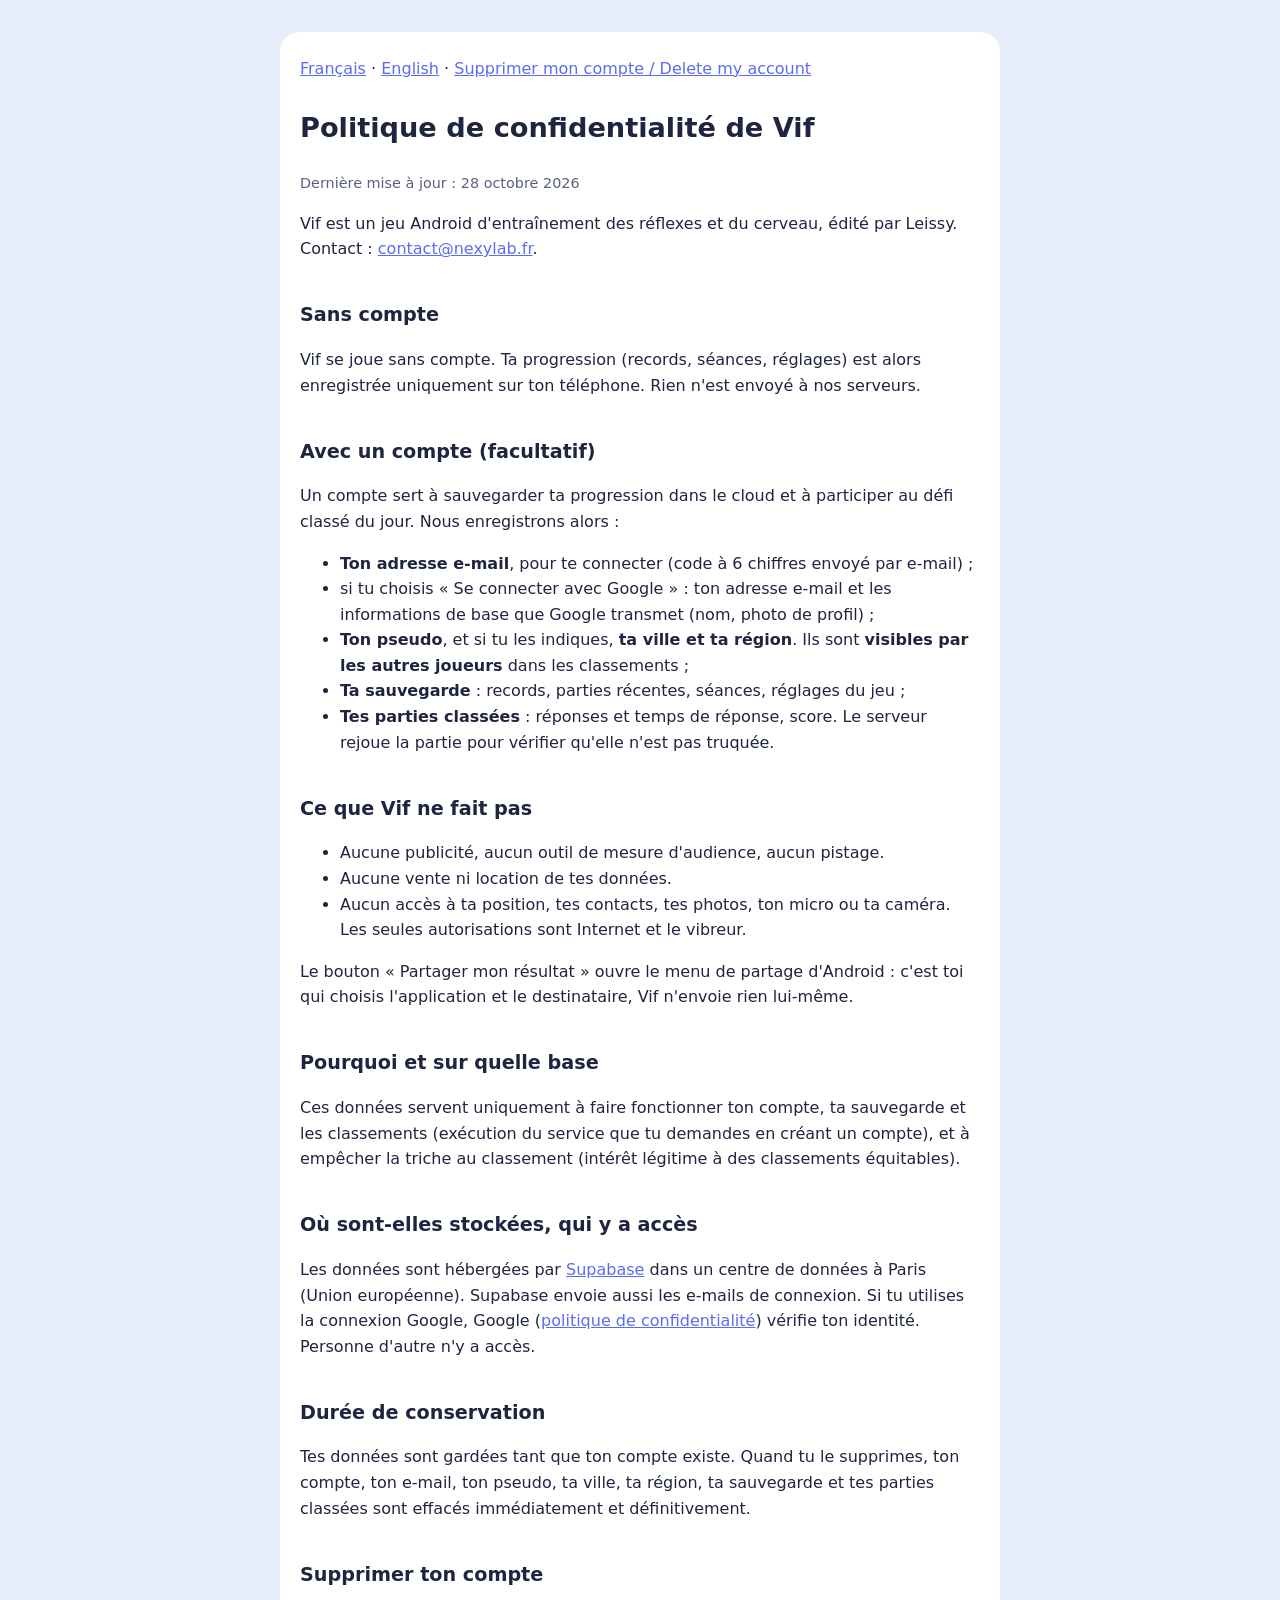
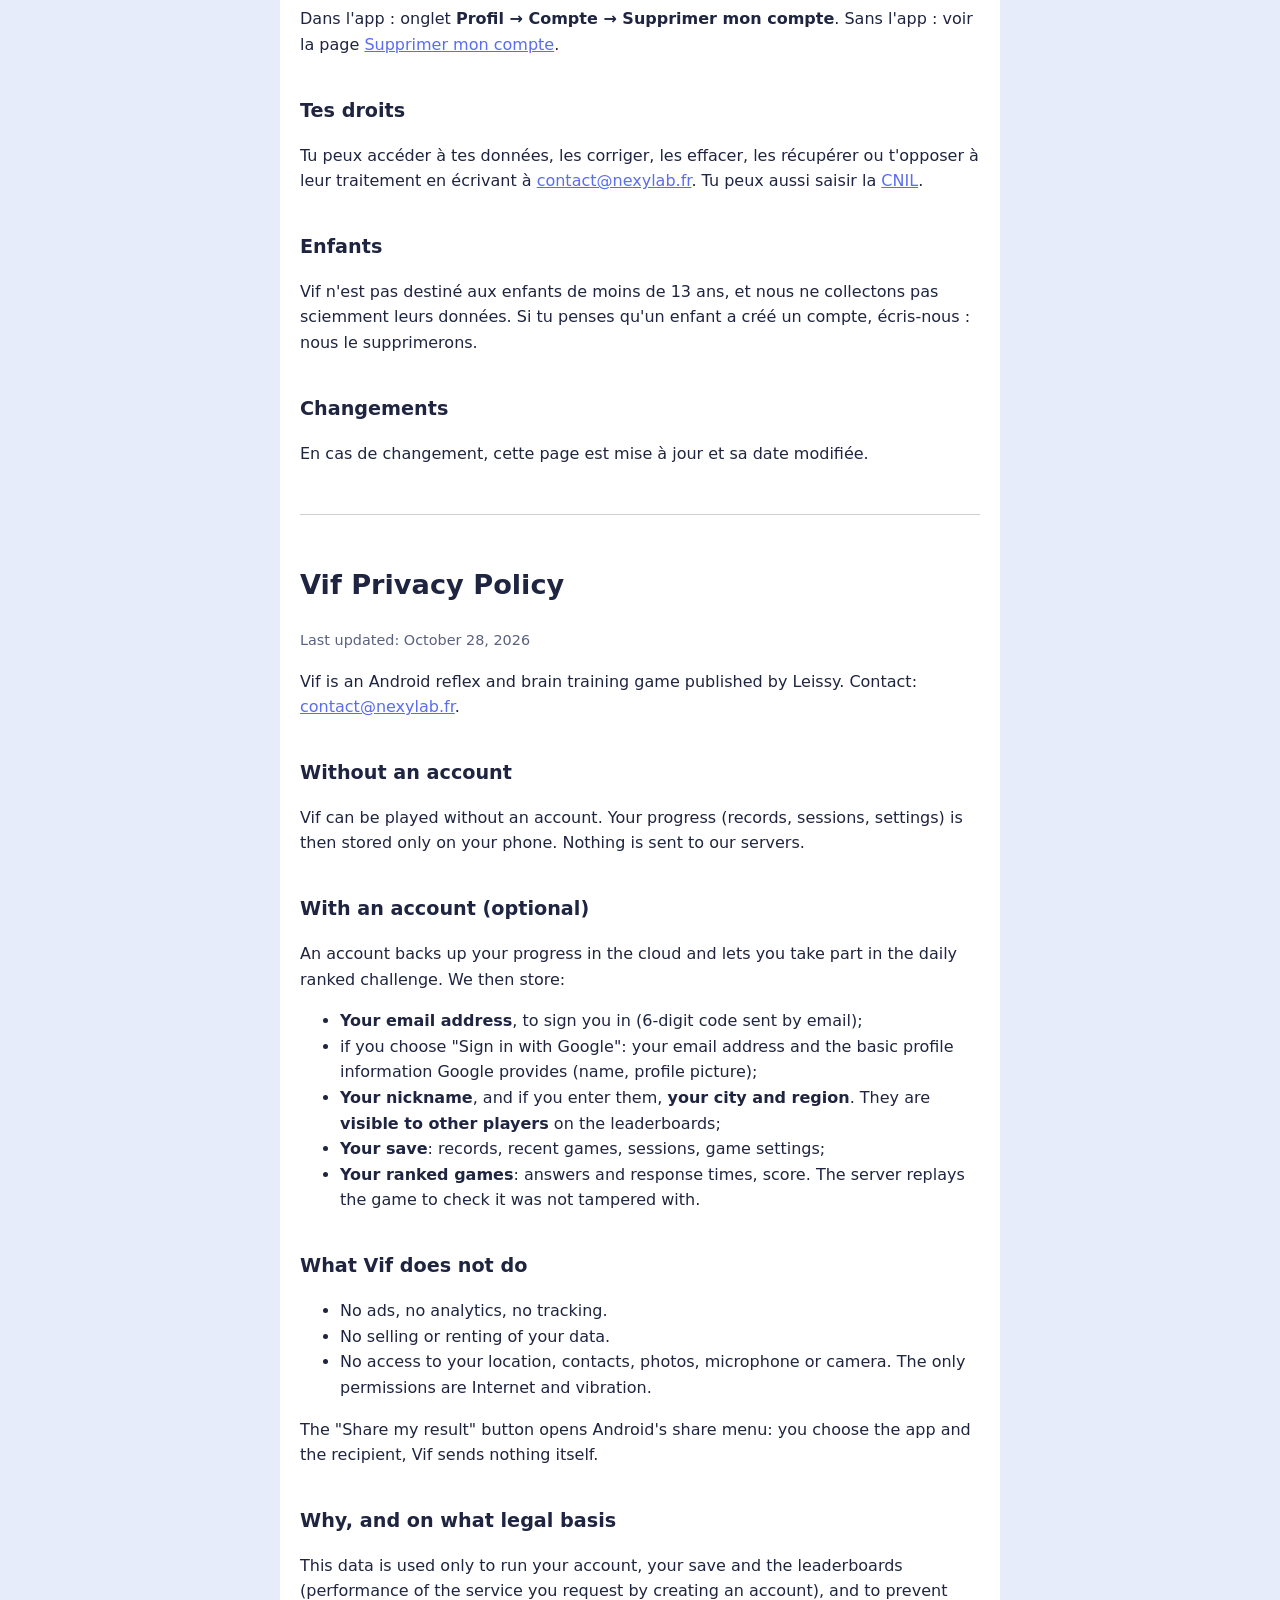
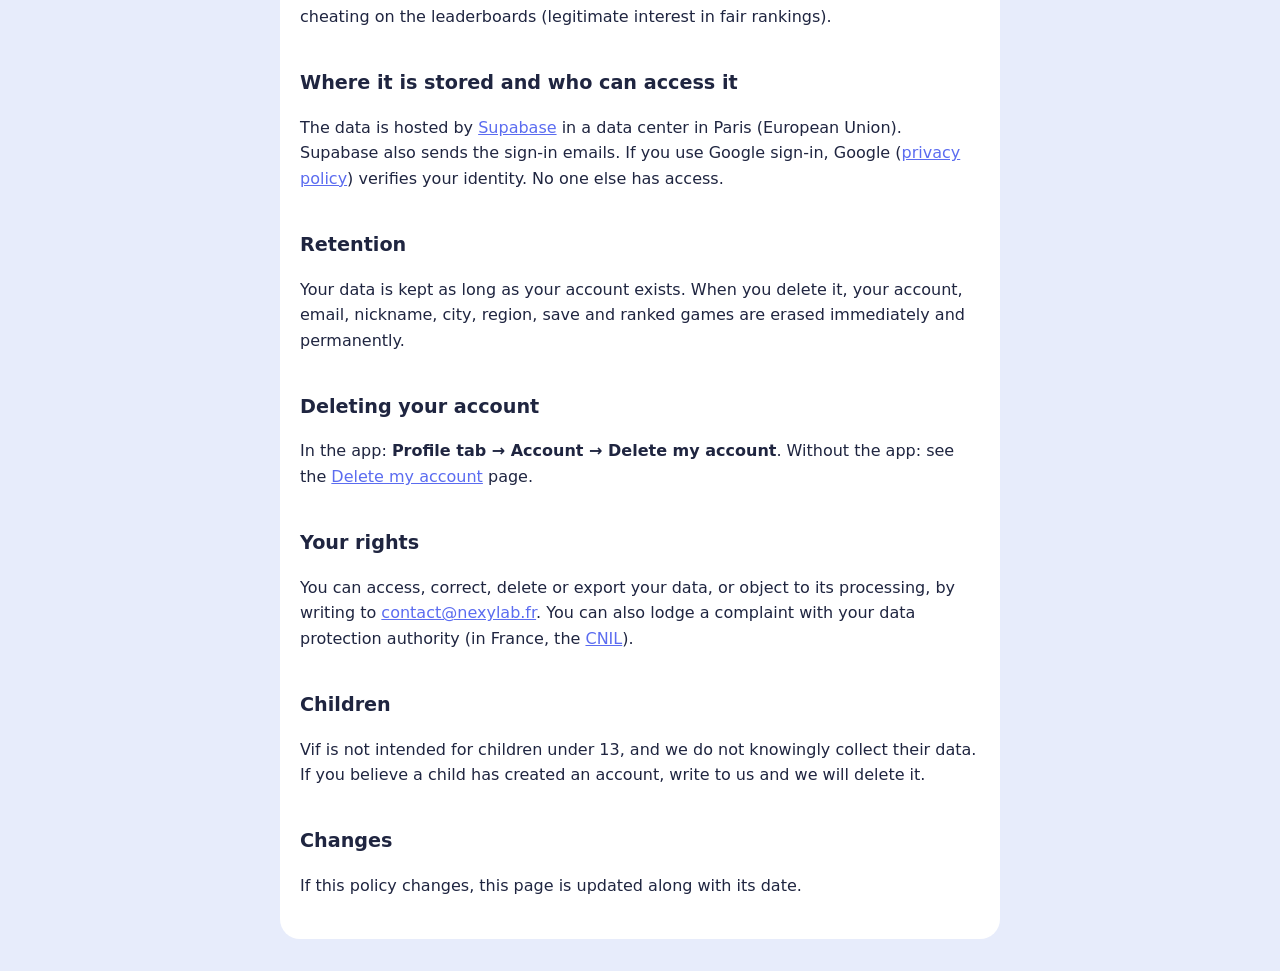
==== index.html @ 4cf09c1c "Vif : politique de confidentialité et suppression de compte Co-Authored-By: Claude Opus 5.5 <noreply" ====
<!doctype html>
<html lang="fr">
<head>
<meta charset="utf-8">
<meta name="viewport" content="width=device-width, initial-scale=1">
<title>Vif – Politique de confidentialité</title>
<link rel="stylesheet" href="style.css">
</head>
<body>
<main>
<nav><a href="#fr">Français</a> · <a href="#en">English</a> · <a href="suppression.html">Supprimer mon compte / Delete my account</a></nav>

<section id="fr">
<h1>Politique de confidentialité de Vif</h1>
<p class="muted">Dernière mise à jour : 28 octobre 2026</p>

<p>Vif est un jeu Android d'entraînement des réflexes et du cerveau, édité par Leissy. Contact : <a href="mailto:contact@nexylab.fr">contact@nexylab.fr</a>.</p>

<h2>Sans compte</h2>
<p>Vif se joue sans compte. Ta progression (records, séances, réglages) est alors enregistrée uniquement sur ton téléphone. Rien n'est envoyé à nos serveurs.</p>

<h2>Avec un compte (facultatif)</h2>
<p>Un compte sert à sauvegarder ta progression dans le cloud et à participer au défi classé du jour. Nous enregistrons alors :</p>
<ul>
<li><strong>Ton adresse e-mail</strong>, pour te connecter (code à 6 chiffres envoyé par e-mail) ;</li>
<li>si tu choisis « Se connecter avec Google » : ton adresse e-mail et les informations de base que Google transmet (nom, photo de profil) ;</li>
<li><strong>Ton pseudo</strong>, et si tu les indiques, <strong>ta ville et ta région</strong>. Ils sont <strong>visibles par les autres joueurs</strong> dans les classements ;</li>
<li><strong>Ta sauvegarde</strong> : records, parties récentes, séances, réglages du jeu ;</li>
<li><strong>Tes parties classées</strong> : réponses et temps de réponse, score. Le serveur rejoue la partie pour vérifier qu'elle n'est pas truquée.</li>
</ul>

<h2>Ce que Vif ne fait pas</h2>
<ul>
<li>Aucune publicité, aucun outil de mesure d'audience, aucun pistage.</li>
<li>Aucune vente ni location de tes données.</li>
<li>Aucun accès à ta position, tes contacts, tes photos, ton micro ou ta caméra. Les seules autorisations sont Internet et le vibreur.</li>
</ul>
<p>Le bouton « Partager mon résultat » ouvre le menu de partage d'Android : c'est toi qui choisis l'application et le destinataire, Vif n'envoie rien lui-même.</p>

<h2>Pourquoi et sur quelle base</h2>
<p>Ces données servent uniquement à faire fonctionner ton compte, ta sauvegarde et les classements (exécution du service que tu demandes en créant un compte), et à empêcher la triche au classement (intérêt légitime à des classements équitables).</p>

<h2>Où sont-elles stockées, qui y a accès</h2>
<p>Les données sont hébergées par <a href="https://supabase.com/privacy">Supabase</a> dans un centre de données à Paris (Union européenne). Supabase envoie aussi les e-mails de connexion. Si tu utilises la connexion Google, Google (<a href="https://policies.google.com/privacy">politique de confidentialité</a>) vérifie ton identité. Personne d'autre n'y a accès.</p>

<h2>Durée de conservation</h2>
<p>Tes données sont gardées tant que ton compte existe. Quand tu le supprimes, ton compte, ton e-mail, ton pseudo, ta ville, ta région, ta sauvegarde et tes parties classées sont effacés immédiatement et définitivement.</p>

<h2>Supprimer ton compte</h2>
<p>Dans l'app : onglet <strong>Profil → Compte → Supprimer mon compte</strong>. Sans l'app : voir la page <a href="suppression.html">Supprimer mon compte</a>.</p>

<h2>Tes droits</h2>
<p>Tu peux accéder à tes données, les corriger, les effacer, les récupérer ou t'opposer à leur traitement en écrivant à <a href="mailto:contact@nexylab.fr">contact@nexylab.fr</a>. Tu peux aussi saisir la <a href="https://www.cnil.fr/fr/plaintes">CNIL</a>.</p>

<h2>Enfants</h2>
<p>Vif n'est pas destiné aux enfants de moins de 13 ans, et nous ne collectons pas sciemment leurs données. Si tu penses qu'un enfant a créé un compte, écris-nous : nous le supprimerons.</p>

<h2>Changements</h2>
<p>En cas de changement, cette page est mise à jour et sa date modifiée.</p>
</section>

<hr>

<section id="en" lang="en">
<h1>Vif Privacy Policy</h1>
<p class="muted">Last updated: October 28, 2026</p>

<p>Vif is an Android reflex and brain training game published by Leissy. Contact: <a href="mailto:contact@nexylab.fr">contact@nexylab.fr</a>.</p>

<h2>Without an account</h2>
<p>Vif can be played without an account. Your progress (records, sessions, settings) is then stored only on your phone. Nothing is sent to our servers.</p>

<h2>With an account (optional)</h2>
<p>An account backs up your progress in the cloud and lets you take part in the daily ranked challenge. We then store:</p>
<ul>
<li><strong>Your email address</strong>, to sign you in (6-digit code sent by email);</li>
<li>if you choose "Sign in with Google": your email address and the basic profile information Google provides (name, profile picture);</li>
<li><strong>Your nickname</strong>, and if you enter them, <strong>your city and region</strong>. They are <strong>visible to other players</strong> on the leaderboards;</li>
<li><strong>Your save</strong>: records, recent games, sessions, game settings;</li>
<li><strong>Your ranked games</strong>: answers and response times, score. The server replays the game to check it was not tampered with.</li>
</ul>

<h2>What Vif does not do</h2>
<ul>
<li>No ads, no analytics, no tracking.</li>
<li>No selling or renting of your data.</li>
<li>No access to your location, contacts, photos, microphone or camera. The only permissions are Internet and vibration.</li>
</ul>
<p>The "Share my result" button opens Android's share menu: you choose the app and the recipient, Vif sends nothing itself.</p>

<h2>Why, and on what legal basis</h2>
<p>This data is used only to run your account, your save and the leaderboards (performance of the service you request by creating an account), and to prevent cheating on the leaderboards (legitimate interest in fair rankings).</p>

<h2>Where it is stored and who can access it</h2>
<p>The data is hosted by <a href="https://supabase.com/privacy">Supabase</a> in a data center in Paris (European Union). Supabase also sends the sign-in emails. If you use Google sign-in, Google (<a href="https://policies.google.com/privacy">privacy policy</a>) verifies your identity. No one else has access.</p>

<h2>Retention</h2>
<p>Your data is kept as long as your account exists. When you delete it, your account, email, nickname, city, region, save and ranked games are erased immediately and permanently.</p>

<h2>Deleting your account</h2>
<p>In the app: <strong>Profile tab → Account → Delete my account</strong>. Without the app: see the <a href="suppression.html#en">Delete my account</a> page.</p>

<h2>Your rights</h2>
<p>You can access, correct, delete or export your data, or object to its processing, by writing to <a href="mailto:contact@nexylab.fr">contact@nexylab.fr</a>. You can also lodge a complaint with your data protection authority (in France, the <a href="https://www.cnil.fr/en/home">CNIL</a>).</p>

<h2>Children</h2>
<p>Vif is not intended for children under 13, and we do not knowingly collect their data. If you believe a child has created an account, write to us and we will delete it.</p>

<h2>Changes</h2>
<p>If this policy changes, this page is updated along with its date.</p>
</section>
</main>
</body>
</html>
---- style.css ----
:root {
  --bg: #e7ecfb;
  --card: #ffffff;
  --text: #1f2540;
  --muted: #5a6180;
  --accent: #5b6cf0;
}
@media (prefers-color-scheme: dark) {
  :root {
    --bg: #161a2c;
    --card: #20253b;
    --text: #e8ebf7;
    --muted: #a6acc8;
    --accent: #9aa6ff;
  }
}
* { box-sizing: border-box; }
body {
  margin: 0;
  background: var(--bg);
  color: var(--text);
  font: 16px/1.6 system-ui, -apple-system, "Segoe UI", Roboto, sans-serif;
}
main {
  max-width: 720px;
  margin: 32px auto;
  padding: 24px 20px;
  background: var(--card);
  border-radius: 20px;
}
h1 { font-size: 1.7rem; margin-top: 0; }
h2 { font-size: 1.2rem; margin-top: 2em; }
a { color: var(--accent); }
.muted { color: var(--muted); font-size: 0.9rem; }
nav { margin-bottom: 1.5em; }
hr { border: 0; border-top: 1px solid var(--muted); opacity: 0.3; margin: 3em 0; }
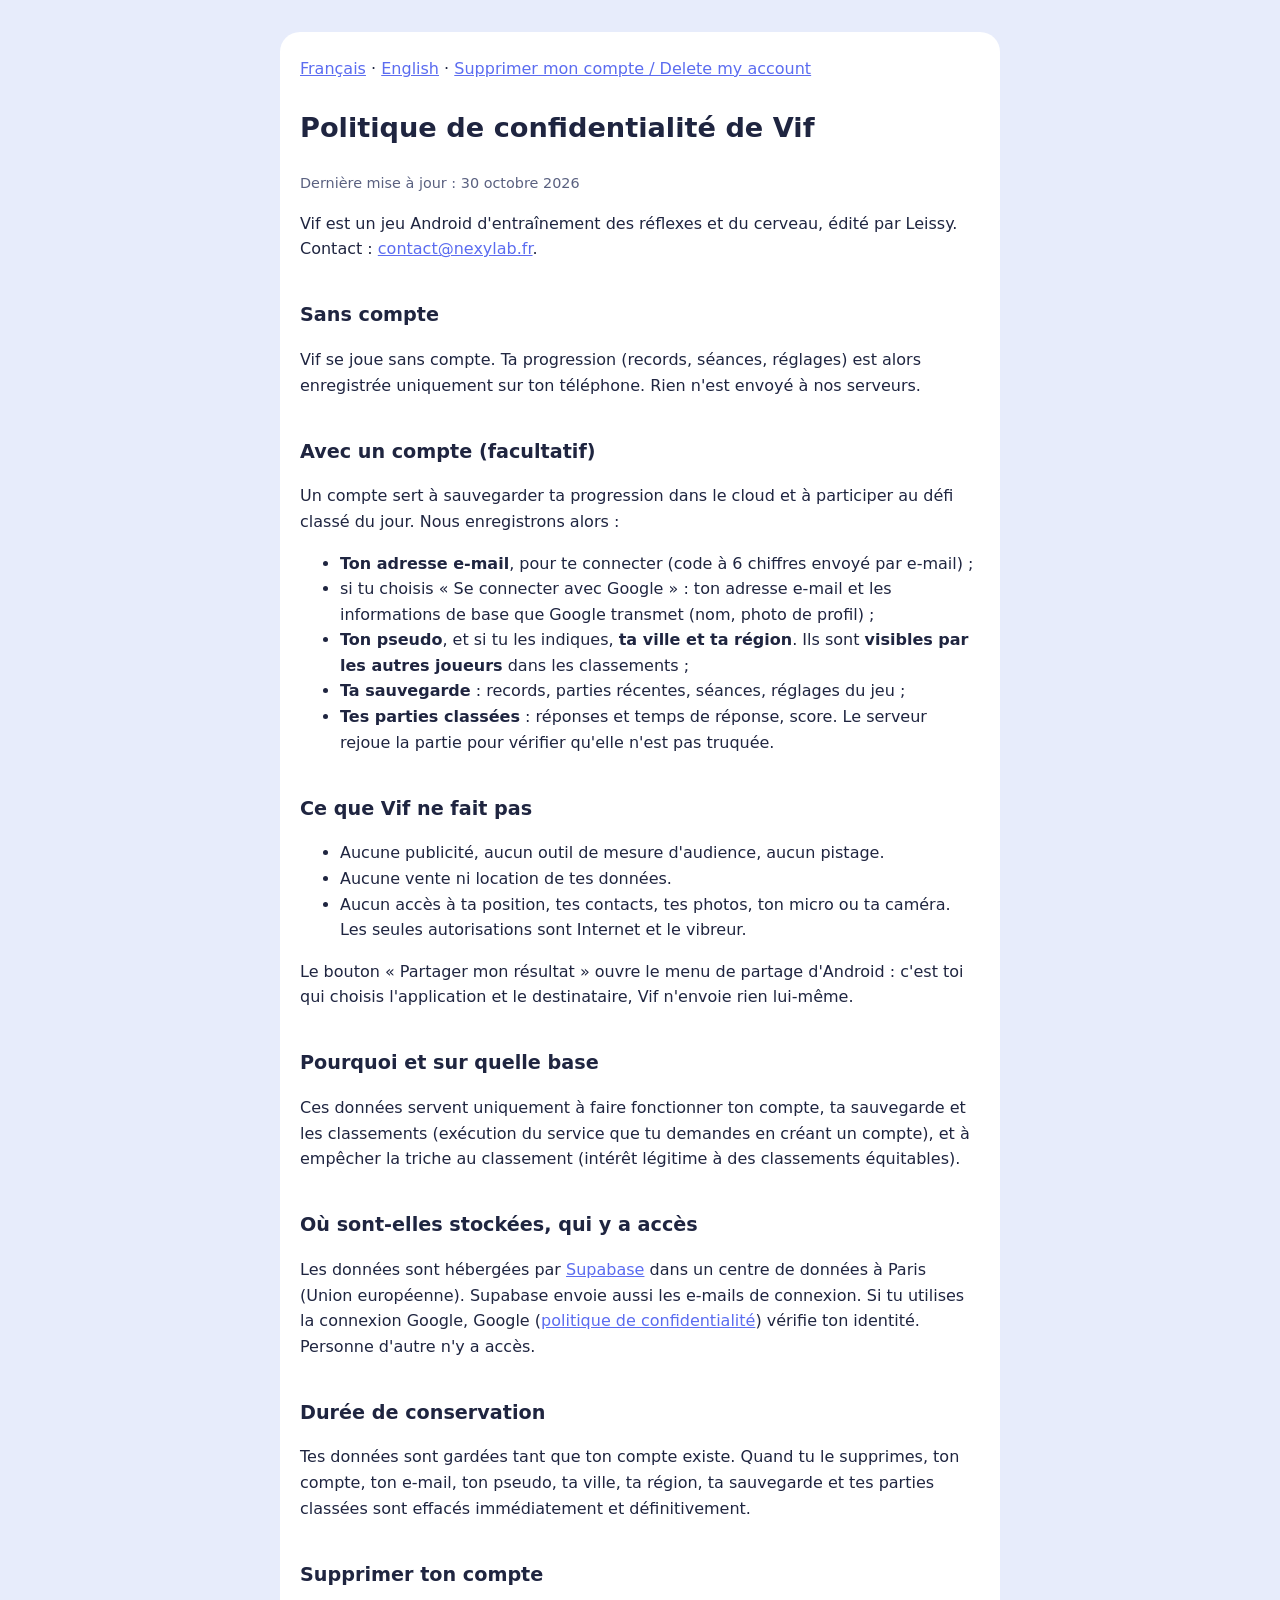
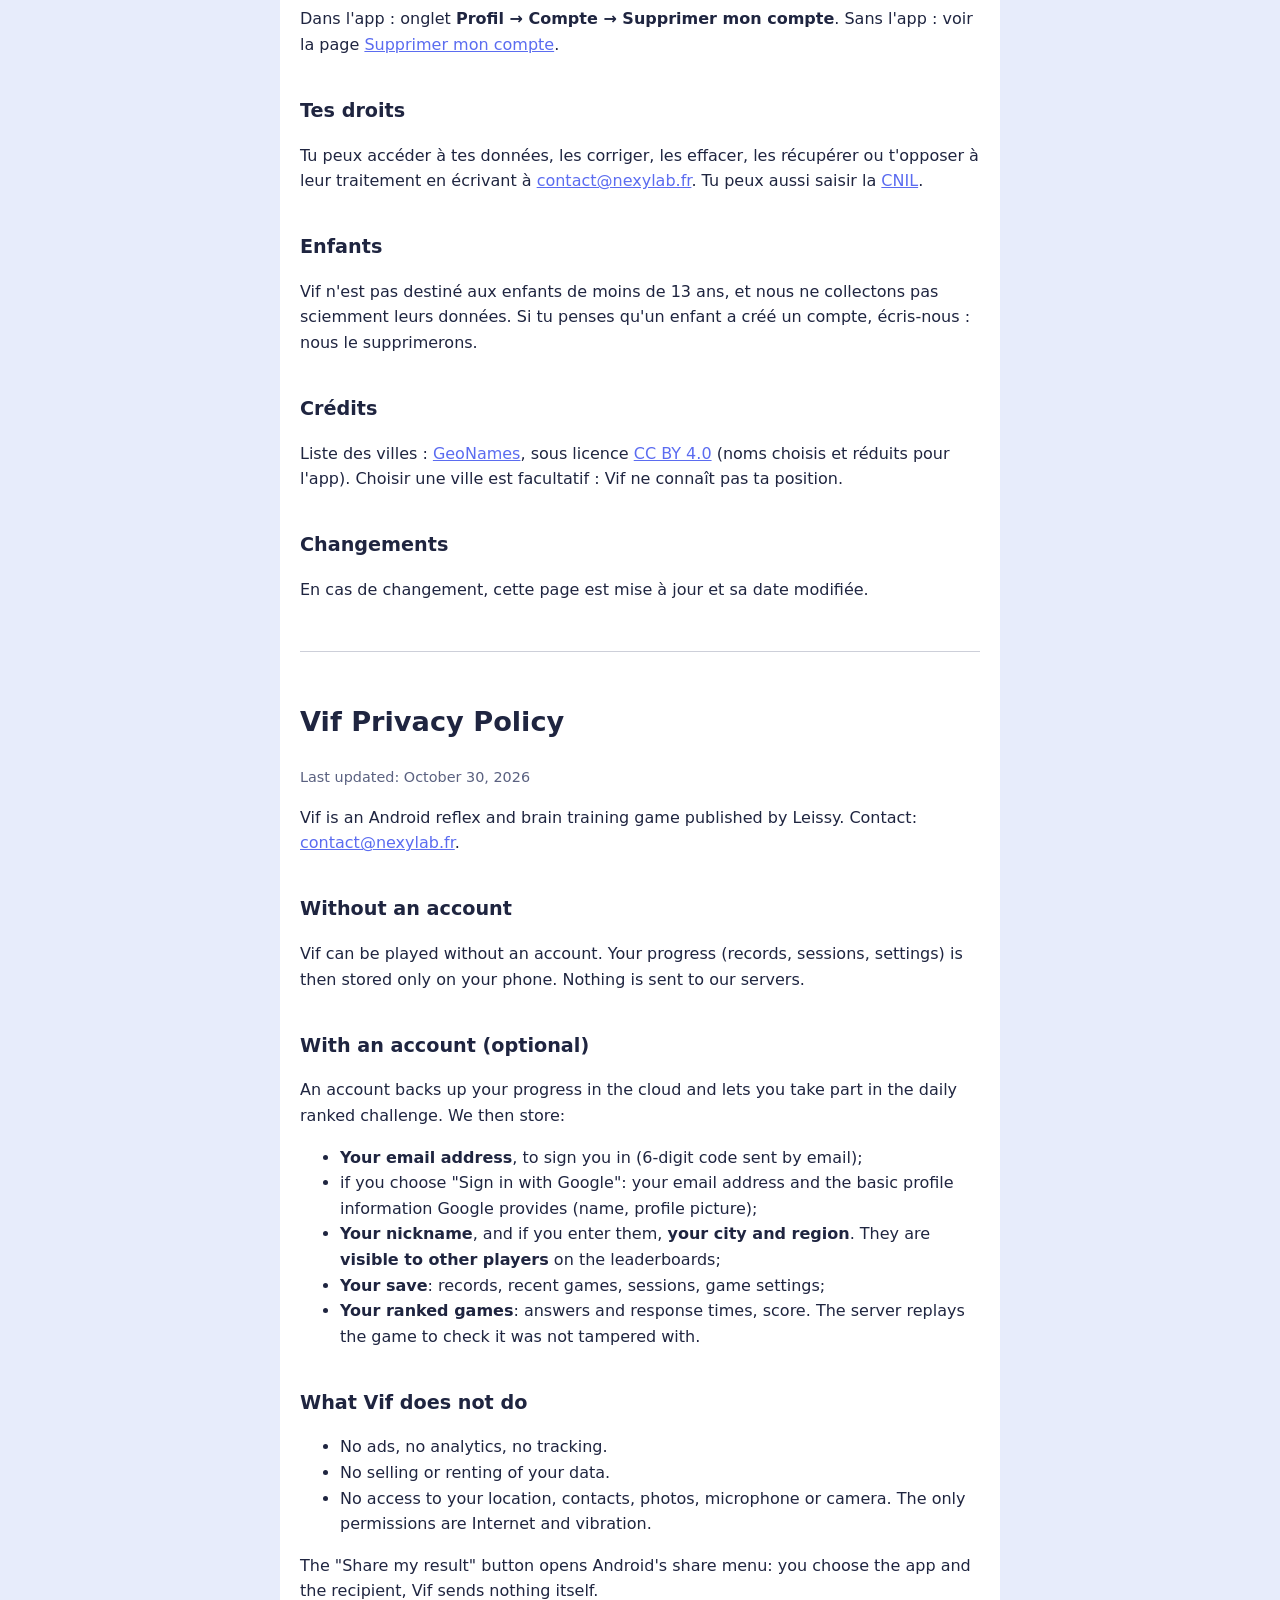
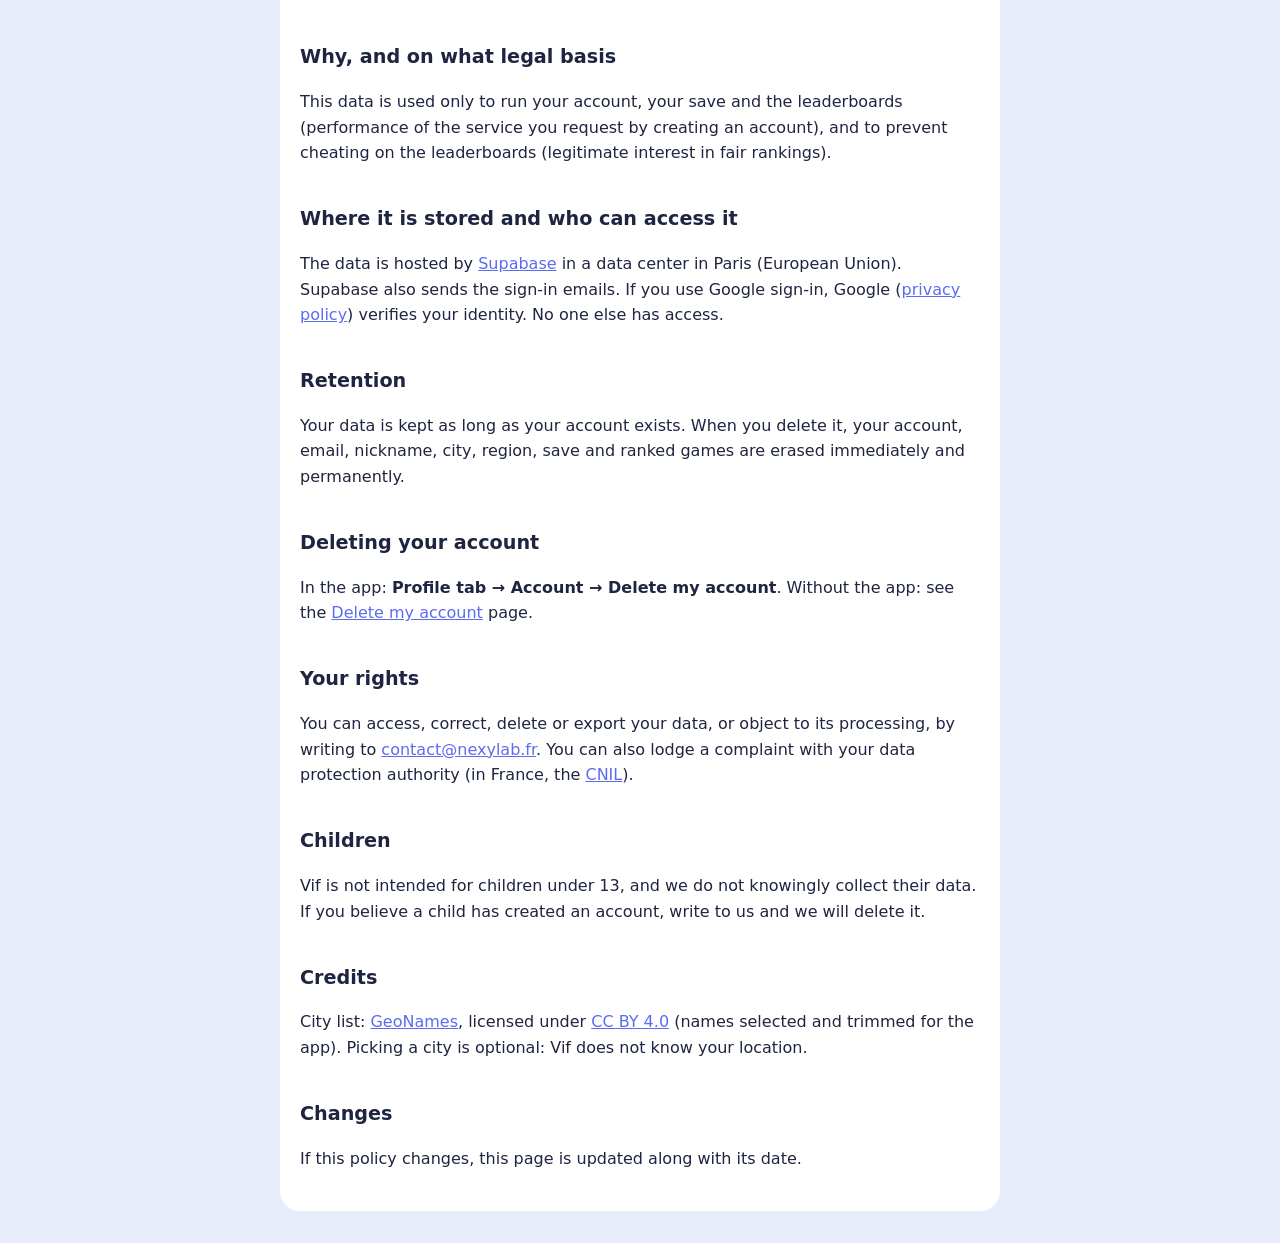
==== commit 620e5102: "Crédit GeoNames (liste des villes, CC BY 4.0) Co-Authored-By: Claude Opus 5.5 <noreply@anthropic.com" ====
--- a/index.html
+++ b/index.html
@@ -12,7 +12,7 @@
 
 <section id="fr">
 <h1>Politique de confidentialité de Vif</h1>
-<p class="muted">Dernière mise à jour : 28 octobre 2026</p>
+<p class="muted">Dernière mise à jour : 30 octobre 2026</p>
 
 <p>Vif est un jeu Android d'entraînement des réflexes et du cerveau, édité par Leissy. Contact : <a href="mailto:contact@nexylab.fr">contact@nexylab.fr</a>.</p>
 
@@ -55,6 +55,9 @@
 <h2>Enfants</h2>
 <p>Vif n'est pas destiné aux enfants de moins de 13 ans, et nous ne collectons pas sciemment leurs données. Si tu penses qu'un enfant a créé un compte, écris-nous : nous le supprimerons.</p>
 
+<h2>Crédits</h2>
+<p>Liste des villes : <a href="https://www.geonames.org/">GeoNames</a>, sous licence <a href="https://creativecommons.org/licenses/by/4.0/deed.fr">CC BY 4.0</a> (noms choisis et réduits pour l'app). Choisir une ville est facultatif : Vif ne connaît pas ta position.</p>
+
 <h2>Changements</h2>
 <p>En cas de changement, cette page est mise à jour et sa date modifiée.</p>
 </section>
@@ -63,7 +66,7 @@
 
 <section id="en" lang="en">
 <h1>Vif Privacy Policy</h1>
-<p class="muted">Last updated: October 28, 2026</p>
+<p class="muted">Last updated: October 30, 2026</p>
 
 <p>Vif is an Android reflex and brain training game published by Leissy. Contact: <a href="mailto:contact@nexylab.fr">contact@nexylab.fr</a>.</p>
 
@@ -106,6 +109,9 @@
 <h2>Children</h2>
 <p>Vif is not intended for children under 13, and we do not knowingly collect their data. If you believe a child has created an account, write to us and we will delete it.</p>
 
+<h2>Credits</h2>
+<p>City list: <a href="https://www.geonames.org/">GeoNames</a>, licensed under <a href="https://creativecommons.org/licenses/by/4.0/">CC BY 4.0</a> (names selected and trimmed for the app). Picking a city is optional: Vif does not know your location.</p>
+
 <h2>Changes</h2>
 <p>If this policy changes, this page is updated along with its date.</p>
 </section>
